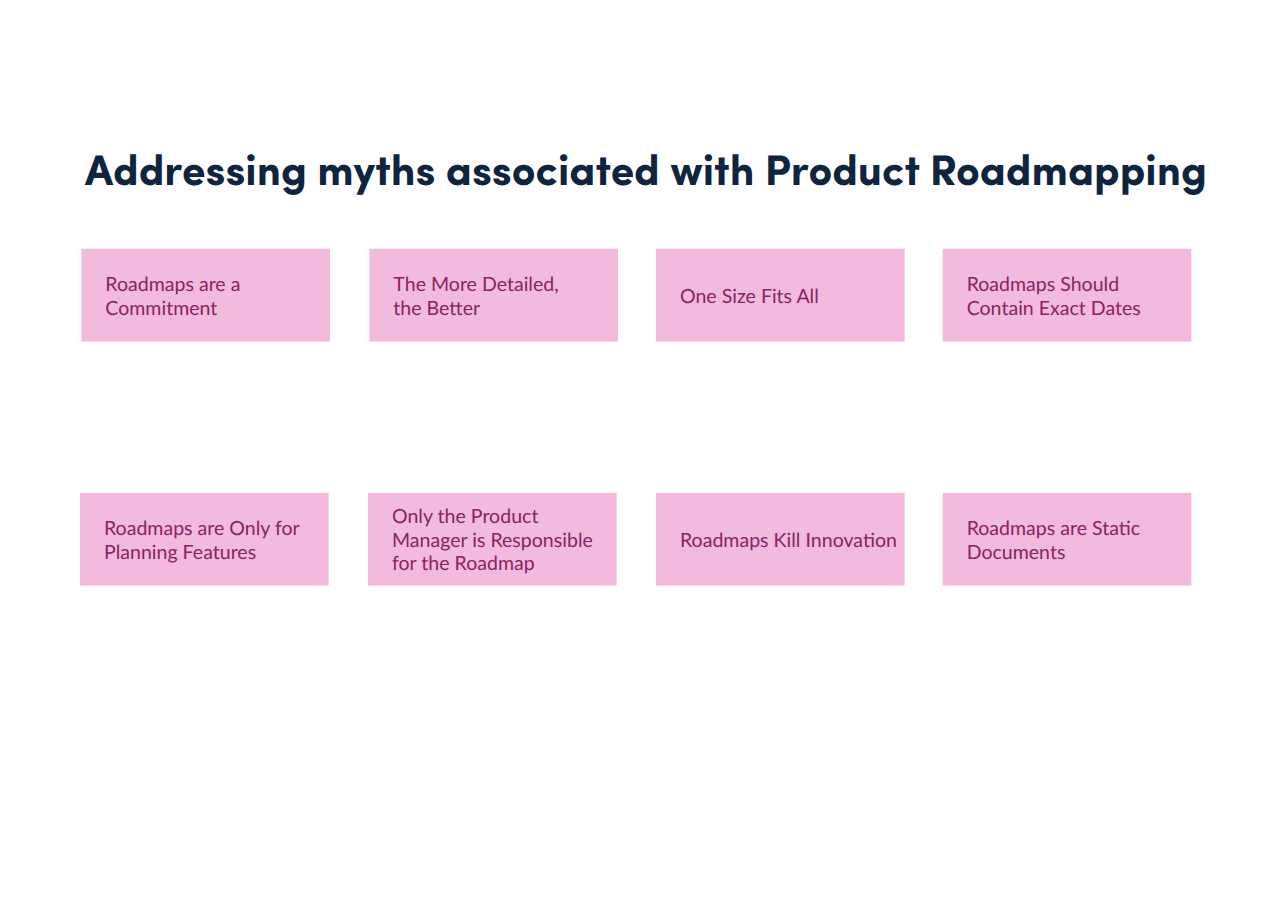
==== index.html @ e952e223 "a" ====
﻿<!doctype html>
<html lang="en-US">
<head>
  <meta charset="utf-8">
  <!-- Created using Storyline 360 - http://www.articulate.com  -->
  <!-- version: 3.76.30446.0 -->
  <title>RoadmappingMyths</title>
  <meta http-equiv="x-ua-compatible" content="IE=edge"/>
  <meta name="viewport" content="width=device-width,initial-scale=1,user-scalable=no,shrink-to-fit=no,minimal-ui"/>
  <meta name="apple-mobile-web-app-capable" content="yes"/>
  <style>
    html, body { height: 100%; padding: 0; margin: 0 }
    #app { height: 100%; width: 100%; }
  </style>

  <script>
    window.DS = {};
    window.globals = {
      DATA_PATH_BASE: '',
      HAS_FRAME: true,
      HAS_SLIDE: true,

      lmsPresent: false,
      tinCanPresent: false,
      cmi5Present: false,
      aoSupport: false,
      scale: 'noscale',
      captureRc: false,
      browserSize: 'optimal',
      bgColor: '#FFFFFF',
      features: 'AccessibleVideo,ConnectionMessages,DropIn1,FullScreenToggle,InsertSvgPicture,LayerPresentAsDialog,MultipleQuizTracking,PlayerSpeedControl,StreamingVideo,UpdatedThemeEditor,UseAudioElement,VideoTranscripts',
      themeName: 'unified',
      preloaderColor: '#8C8C8C',
      suppressAnalytics: false,
      productChannel: 'stable',
      publishSource: 'storyline',
      aid: 'aid|a8fbaf31-cd82-4534-a00a-83a3256e9906',
      cid: 'd04c1199-f99f-443c-a4bd-8f58f1653871',
      playerVersion: '3.76.30446.0',
      publishTimestamp: '2023-07-08T12:06:01.2731987Z',
      maxIosVideoElements: 10,
      connectionSettings: { message: 'You%20are%20offline.%20Trying%20to%20reconnect...', useDarkTheme: true, mode: 'disabled' },

      
      parseParams: function(qs) {
        if (window.globals.parsedParams != null) {
          return window.globals.parsedParams;
        }
        qs = (qs || window.location.search.substr(1)).split('+').join(' ');
        var params = {},
            tokens,
            re = /[?&]?([^=]+)=([^&]*)/g;

        while (tokens = re.exec(qs)) {
          params[decodeURIComponent(tokens[1]).trim()] =
            decodeURIComponent(tokens[2]).trim();
        }
        window.globals.parsedParams = params;
        return params;
      }

    };
  </script>
  <script>
    var isIe11 = ('ActiveXObject' in window || window.MSBlobBuilder != null)
      && window.msCrypto != null && !window.ActiveXObject;
    if (isIe11) {
      window.globals.unsupportedBrowser = true;
      document.write(atob('[base64]'));
    }
  </script>
  
  <script>window.THREE = { };</script>
  
</head>
<body style="background: #FFFFFF" class="cs-HTML theme-unified">
  <!-- 360 -->
  <script>!function(){var e,i=/iPhone/i,o=/iPod/i,n=/iPad/i,t=/\biOS-universal(?:.+)Mac\b/i,r=/\bAndroid(?:.+)Mobile\b/i,a=/Android/i,d=/(?:SD4930UR|\bSilk(?:.+)Mobile\b)/i,p=/Silk/i,l=/Windows Phone/i,u=/\bWindows(?:.+)ARM\b/i,b=/BlackBerry/i,s=/BB10/i,c=/Opera Mini/i,f=/\b(CriOS|Chrome)(?:.+)Mobile/i,h=/Mobile(?:.+)Firefox\b/i,v=function(e){return void 0!==e&&"MacIntel"===e.platform&&"number"==typeof e.maxTouchPoints&&e.maxTouchPoints>1&&"undefined"==typeof MSStream};e=function(e){var m={userAgent:"",platform:"",maxTouchPoints:0};e||"undefined"==typeof navigator?"string"==typeof e?m.userAgent=e:e&&e.userAgent&&(m={userAgent:e.userAgent,platform:e.platform,maxTouchPoints:e.maxTouchPoints||0}):m={userAgent:navigator.userAgent,platform:navigator.platform,maxTouchPoints:navigator.maxTouchPoints||0};var g=m.userAgent,y=g.split("[FBAN");void 0!==y[1]&&(g=y[0]),void 0!==(y=g.split("Twitter"))[1]&&(g=y[0]);var A=function(e){return function(i){return i.test(e)}}(g),w={apple:{phone:A(i)&&!A(l),ipod:A(o),tablet:!A(i)&&(A(n)||v(m))&&!A(l),universal:A(t),device:(A(i)||A(o)||A(n)||A(t)||v(m))&&!A(l)},amazon:{phone:A(d),tablet:!A(d)&&A(p),device:A(d)||A(p)},android:{phone:!A(l)&&A(d)||!A(l)&&A(r),tablet:!A(l)&&!A(d)&&!A(r)&&(A(p)||A(a)),device:!A(l)&&(A(d)||A(p)||A(r)||A(a))||A(/\bokhttp\b/i)},windows:{phone:A(l),tablet:A(u),device:A(l)||A(u)},other:{blackberry:A(b),blackberry10:A(s),opera:A(c),firefox:A(h),chrome:A(f),device:A(b)||A(s)||A(c)||A(h)||A(f)},any:!1,phone:!1,tablet:!1};return w.any=w.apple.device||w.android.device||w.windows.device||w.other.device,w.phone=w.apple.phone||w.android.phone||w.windows.phone,w.tablet=w.apple.tablet||w.android.tablet||w.windows.tablet,w}(),"object"==typeof exports&&"undefined"!=typeof module?module.exports=e:"function"==typeof define&&define.amd?define((function(){return e})):this.isMobile=e}();
    window.isMobile.apple.tablet = window.isMobile.apple.tablet ||
      (navigator.platform === 'MacIntel' && navigator.maxTouchPoints > 1);
    window.isMobile.apple.device = window.isMobile.apple.device || window.isMobile.apple.tablet;
    window.isMobile.tablet = window.isMobile.tablet || window.isMobile.apple.tablet;
    window.isMobile.any = window.isMobile.any || window.isMobile.apple.tablet;
  </script>

  <div id="focus-sink" tabindex="-1"></div>

  <div id="preso"></div>
  <script>
    (function() {

      var classTypes = [ 'desktop', 'mobile', 'phone', 'tablet' ];

      var addDeviceClasses = function(prefix, testObj) {
        var curr, i;
        for (i = 0; i < classTypes.length; i++) {
          curr = classTypes[i];
          if (testObj[curr]) {
            document.body.classList.add(prefix + curr);
          }
        }
      };

      var params = window.globals.parseParams(),
          isDevicePreview = params.devicepreview === '1',
          isPhoneOverride = params.deviceType === 'phone' || (isDevicePreview && params.phone == '1'),
          isTabletOverride = (params.deviceType === 'tablet' || isDevicePreview) && !isPhoneOverride,
          isMobileOverride = isPhoneOverride || isTabletOverride;

      var deviceView = {
        desktop: !window.isMobile.any && !isMobileOverride,
        mobile: window.isMobile.any || isMobileOverride,
        phone: isPhoneOverride || (window.isMobile.phone && !isTabletOverride),
        tablet: isTabletOverride || window.isMobile.tablet
      };

      window.globals.deviceView = deviceView;
      window.isMobile.desktop = !window.isMobile.any;
      window.isMobile.mobile = window.isMobile.any;

      addDeviceClasses('view-', deviceView);

    })();
  </script>
  
  <script src='story_content/user.js' type=text/javascript></script>
  <div class="slide-loader"></div>

  <script>
    var doc = document, loader = doc.body.querySelector('.slide-loader'); [ 1, 2, 3 ].forEach(function(n) { var d = doc.createElement('div'); d.style.backgroundColor = window.globals.preloaderColor; d.classList.add('mobile-loader-dot'); d.classList.add('dot' + n); loader.appendChild(d); });
  </script>

  <div class="mobile-load-title-overlay" style="display: none">
    <div class="mobile-load-title">RoadmappingMyths</div>
  </div>

  <div class="mobile-chrome-warning"></div>

  
<style>
  .warn-connection-dialog {
    display: none;
    background: transparent;
    pointer-events: none;
    position: fixed;
    left: 0;
    top: 0;
    width: 100%;
    height: 100%;
    z-index: 999;
  }

  .warn-connection-content {
    border-radius: 4px;
    background: white;
    border: 1px solid #E7E7E7;
    color: #333333;
    box-shadow: 0 2px 4px rgba(0, 0, 0, 0.25);
    transition: all 150ms ease-out;
    position: absolute;
    white-space: nowrap;
  }

  .view-phone.is-landscape .warn-connection-content {
    left: 23px;
    bottom: 23px;
  }

  .view-tablet.is-landscape .warn-connection-content {
    left: 50%;
    top: 20px;
    transform: translateX(-50%);
  }

  .is-portrait .warn-connection-content {
    transform: translate(-50%, calc(-100% - 15px));
  }

  .warn-connection-content p {
    display: inline-block;
    margin: 0 8px 0 0;
    line-height: 33px;
    font-size: 11px;
  }

  .warn-connection-content svg {
    position: relative;
    vertical-align: middle;
    margin: 0 2px 2px 8px;
  }

  .view-desktop .warn-connection-content {
    left: 1.5em;
    bottom: 1.5em;
  }

  .view-desktop .warn-connection-content p {
    font-size: 1.1em;
  }

  .is-offline .warn-connection-dialog {
    display: block;
  }

  .is-offline .cs-panel * {
    pointer-events: none !important;
  }

  .is-offline .cs-panel {
    pointer-events: all !important;
  }

  .is-offline #nav-controls * {
    pointer-events: none !important;
  }

  .is-offline #nav-controls {
    pointer-events: all !important;
  }
</style>

<div class="warn-connection-dialog">
  <div class="warn-connection-content">
    <svg width="17" height="15" viewBox="0 0 17 15" xmlns="http://www.w3.org/2000/svg">
      <path fill="#8F0000" stroke="white" d="M16.07,12.98 L15.88,12.23 L9.51,1.21 C8.97,0.26,7.6,0.26,7.06,1.21 L0.69,12.23 C0.15,13.16,0.81,14.36,1.91,14.36 H14.65 C15.47,14.36,16.05,13.7,16.07,12.98 Z"/>
      <path fill="white" stroke="white" d="M8.58,5.5 C8.35,5.28,8.5,5.35,8.21,5.32 C8.09,5.35,7.97,5.49,7.96,5.67 C7.97,5.79,7.98,5.92,7.98,6.04 L7.98,6.04 C7.99,6.17,8,6.31,8.01,6.43 L8.01,6.44 C8.03,6.92,8.06,7.41,8.09,7.9 L8.09,7.9 C8.12,8.39,8.14,8.88,8.17,9.37 C8.17,9.39,8.18,9.42,8.2,9.44 C8.23,9.46,8.25,9.47,8.28,9.47 C8.31,9.47,8.34,9.46,8.35,9.44 C8.37,9.43,8.38,9.4,8.39,9.35 L8.39,9.34 C8.39,9.24,8.4,9.15,8.4,9.05 L8.4,9.05 C8.41,8.96,8.41,8.86,8.42,8.75 C8.43,8.44,8.45,8.12,8.47,7.81 L8.47,7.81 C8.49,7.49,8.51,7.18,8.53,6.87 C8.55,6.46,8.56,6.05,8.59,5.64 L8.6,5.62 C8.6,5.57,8.59,5.53,8.58,5.5 L8.21,5.32 Z"/>
      <circle fill="white" stroke="white" cx="8.3" cy="11.35" r="0.3"/>
    </svg>
    <p>You are offline. Trying to reconnect...</p>
  </div>
</div>

<script>
  (function() {
    window.DS.connection = {
      warningShown: false,
      assets: {},
      loadingAssetGroup: false,
      retryDelay: 500
    };

    var connectionSettings = window.globals.connectionSettings || {};

    // The `window.globals.features` variable must be set in `webpack.dev.config` when testing locally - it is not enough
    // to have it in the data - but it must be set there as well.
    var useConnectionMessages = window.AbortController != null &&
      window.location.protocol != 'file:' &&
      window.globals.features.indexOf('ConnectionMessages') != -1 &&
      connectionSettings.mode === 'normal';

    window.DS.connection.useConnectionMessages = useConnectionMessages

    var assetCount = 0;
    var checkLoadedId;


    if (useConnectionMessages && connectionSettings != null) {
      var contentEl = document.querySelector('.warn-connection-content');
      var messageEl = contentEl.querySelector('p')

      if (connectionSettings.useDarkTheme) {
        contentEl.style.borderColor = '#BABBBA';
        contentEl.style.backgroundColor = '#282828';
        contentEl.style.color = '#FFFFFF';
      }

      if (connectionSettings.message != null) {
        messageEl.textContent = window.decodeURIComponent(connectionSettings.message);
      }
    }

    function checkAssetsReady() {
      for (var i in DS.connection.assets) {
        if (!DS.connection.assets[i].success) {
          return false;
        }
      }
      return true;
    }

    function stopAssetGroup() {
      if (!useConnectionMessages) { return; }

      assetCount = 0;

      DS.connection.oldAssetGroup = DS.connection.assets;
      DS.connection.assets = {};
      DS.connection.loadingAssetGroup = false;
      clearInterval(checkLoadedId);
    }

    function startAssetGroup() {
      if (!useConnectionMessages) { return; }
      var ticks = 0;
      clearInterval(checkLoadedId);
      checkLoadedId = setInterval(function() {
        var loaded = 0;
        if (assetCount === 0 && loaded === 0) {
          clearInterval(checkLoadedId);
          return;
        }

        for (var i in DS.connection.assets) {
          if (DS.connection.assets[i].success) {
            loaded++;
          }
        }

        if (assetCount === loaded && checkAssetsReady()) {
          for (var i in DS.connection.assets) {
            if (DS.connection.assets[i].action) {
              DS.connection.assets[i].action();
            }
          }
          hideWarning();
          stopAssetGroup();
        }
      }, 100)
    }

    function requiredAsset(url, action, retry, type) {
      if (!useConnectionMessages) { return; }
      if (DS.connection.assets[url]) { return; }

      DS.connection.assets[url] = {
        success: false, action: action, retry: retry, type: type
      };
      assetCount = Object.keys(DS.connection.assets).length;
      if (!DS.connection.loadingAssetGroup) {
        startAssetGroup();
      }
      DS.connection.loadingAssetGroup = true;
    }

    function assetLoaded(url) {
      if (!useConnectionMessages) { return; }
      if (DS.connection.assets[url]) {
        DS.connection.assets[url].success = true;
      }
    }

    function assetFailed(url) {
      if (!useConnectionMessages) { return; }
      if (!DS.connection.assets[url]) {
        if (/\.js$/.test(url)) {
          setTimeout(function() {
            if (DS.connection.lastSlideLoaded != null) {
              DS.connection.lastSlideLoaded();
            }
          }, DS.connection.retryDelay);
        }
        return;
      }
      if (!DS.connection.warningShown) { showWarning(); }
      if (DS.connection.assets[url].retry) {
        setTimeout(function() {
          if (!DS.connection.assets[url].success) {
            DS.connection.assets[url].retry()
          }
        }, DS.connection.retryDelay);
      }
    }

    function hideWarning() {
      document.body.classList.remove('is-offline');
      DS.connection.warningShown = false;
    }
    DS.connection.hideWarning = hideWarning

    function showWarning(btn) {
      document.body.classList.add('is-offline')
      DS.connection.warningShown = true;
      updateWarningPosition();
    }

    function updateWarningPosition() {
      if (!DS.connection.warningShown) {
        return;
      }

      var isPortrait = document.body.classList.contains('is-portrait');
      var warningEl = document.querySelector('.warn-connection-content');

      if (isPortrait) {
        var slide = document.querySelector('.primary-slide');
        var slideRect = slide.getBoundingClientRect();

        warningEl.style.top = `${slideRect.top}px`
        warningEl.style.left = `${slideRect.left + slideRect.width / 2}px`
      } else {
        warningEl.style.top = null;
        warningEl.style.left = null;
      }

      window.requestAnimationFrame(updateWarningPosition);
    }

    // these will all be noops if the feature flag isn't set in
    // the data and `window.globals.features`
    DS.connection.requiredAsset = requiredAsset;
    DS.connection.assetLoaded = assetLoaded;
    DS.connection.assetFailed = assetFailed;
    DS.connection.stopAssetGroup = stopAssetGroup;
    DS.connection.startAssetGroup = startAssetGroup;
  })();
</script>


  <script>
    
    if (window.autoSpider && window.vInterfaceObject) {
      document.querySelector('.mobile-load-title-overlay').style.display = 'none';
    }
  </script>

  

  <link rel="stylesheet" href="html5/data/css/output.min.css" data-noprefix/>
</body>
<script src="html5/lib/scripts/bootstrapper.min.js"></script>
</html>
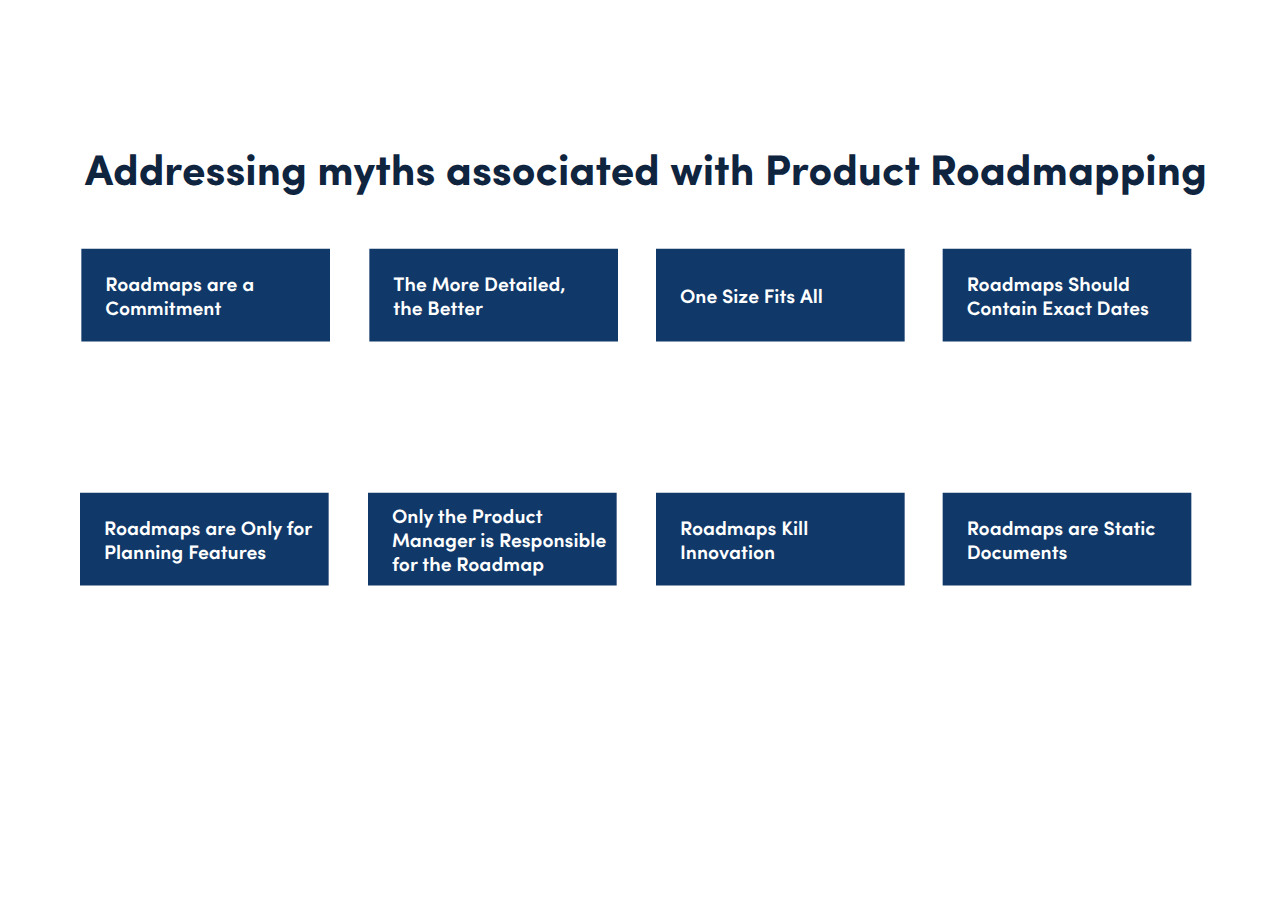
==== commit b70d5c65: "1" ====
--- a/index.html
+++ b/index.html
@@ -35,9 +35,9 @@
       productChannel: 'stable',
       publishSource: 'storyline',
       aid: 'aid|a8fbaf31-cd82-4534-a00a-83a3256e9906',
-      cid: 'd04c1199-f99f-443c-a4bd-8f58f1653871',
+      cid: 'fbf8a1b4-7661-44a9-8c25-c95074b28ff8',
       playerVersion: '3.76.30446.0',
-      publishTimestamp: '2023-07-08T12:06:01.2731987Z',
+      publishTimestamp: '2023-07-18T09:50:16.4011396Z',
       maxIosVideoElements: 10,
       connectionSettings: { message: 'You%20are%20offline.%20Trying%20to%20reconnect...', useDarkTheme: true, mode: 'disabled' },
 
--- a/html5/data/css/output.min.css
+++ b/html5/data/css/output.min.css
@@ -1,30 +1,42 @@
 @font-face {
-  font-family: 'Lato Charset1_ 5orS9HPx16770ED7';
-  src: url('[data-uri]');
+  font-family: 'Sofia Pro Charset1_ 6YKBBE2C45C';
+  src: url('[data-uri]');
   font-style: normal;
   font-weight: normal;
 }
 @font-face {
-  font-family: 'Sofia ProBold CharsBoldF1674F38';
+  font-family: 'Sofia ProBold CharsBoldCF245CBE';
   src: url('[data-uri]');
   font-style: normal;
   font-weight: normal;
 }
 @font-face {
-  font-family: 'LatoBold Charset1_ BoldEE1A8DA7';
+  font-family: 'Lato Charset1_ 5YNYMiNcF9E793D1';
+  src: url('[data-uri]');
+  font-style: normal;
+  font-weight: normal;
+}
+@font-face {
+  font-family: 'LatoBold Charset1_ BoldD93CA954';
   src: url('[data-uri]');
   font-style: normal;
   font-weight: normal;
 }
 @font-face {
-  font-family: 'Lato Charset0_v8MUn45tBE51451DC';
-  src: url('[data-uri]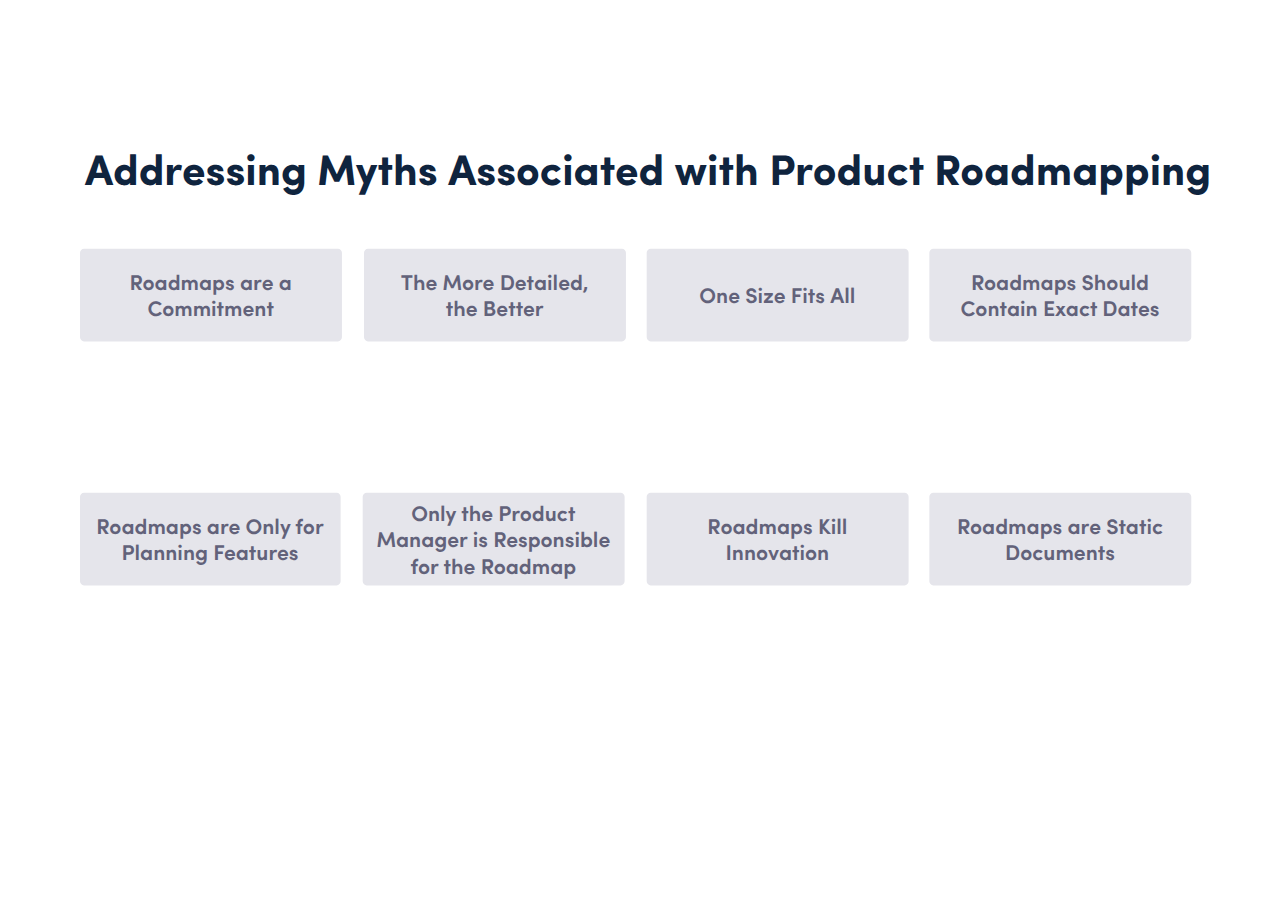
==== commit b4d7cf5c: "1" ====
--- a/index.html
+++ b/index.html
@@ -35,9 +35,9 @@
       productChannel: 'stable',
       publishSource: 'storyline',
       aid: 'aid|a8fbaf31-cd82-4534-a00a-83a3256e9906',
-      cid: 'fbf8a1b4-7661-44a9-8c25-c95074b28ff8',
+      cid: 'ffbd3b64-6c34-4040-b0c8-37218f6d7039',
       playerVersion: '3.76.30446.0',
-      publishTimestamp: '2023-07-18T09:50:16.4011396Z',
+      publishTimestamp: '2023-07-18T13:45:40.2890730Z',
       maxIosVideoElements: 10,
       connectionSettings: { message: 'You%20are%20offline.%20Trying%20to%20reconnect...', useDarkTheme: true, mode: 'disabled' },
 
--- a/html5/data/css/output.min.css
+++ b/html5/data/css/output.min.css
@@ -1,23 +1,23 @@
 @font-face {
-  font-family: 'Sofia Pro Charset1_ 6YKBBE2C45C';
+  font-family: 'Sofia Pro Charset1_ 5me1A6744FB';
   src: url('[data-uri]');
   font-style: normal;
   font-weight: normal;
 }
 @font-face {
-  font-family: 'Sofia ProBold CharsBoldCF245CBE';
-  src: url('[data-uri]');
+  font-family: 'Sofia ProBold CharsBoldF50816BB';
+  src: url('[data-uri]');
   font-style: normal;
   font-weight: normal;
 }
 @font-face {
-  font-family: 'Lato Charset1_ 5YNYMiNcF9E793D1';
+  font-family: 'Lato Charset1_ 6ECdM0SK8035B830';
   src: url('[data-uri]');
   font-style: normal;
   font-weight: normal;
 }
 @font-face {
-  font-family: 'LatoBold Charset1_ BoldD93CA954';
+  font-family: 'LatoBold Charset1_ Bold668477EA';
   src: url('[data-uri]');
   font-style: normal;
   font-weight: normal;
@@ -726,57 +726,57 @@
 .cs-ExternalInterfaceErrorSlide .cs-buttonOK:active {
   background: rgba(46, 93, 0, 1);
 }
-.cs-InvalidPromptSlide .cs-5tU8FCQAo5c-InvalidPromptSlide-btn0 {
+.cs-InvalidPromptSlide .cs-5W0cYi8YvfY-InvalidPromptSlide-btn0 {
   color: rgba(255, 255, 255, 1);
   border-color: rgba(33, 68, 0, 1);
   background: rgba(60, 124, 0, 1);
   text-shadow: 0 1px 0 rgba(0, 0, 0, 0);
 }
-.cs-InvalidPromptSlide .cs-5tU8FCQAo5c-InvalidPromptSlide-btn0 .cs-html {
-  color: rgba(70, 70, 70, 1);
-}
-.cs-InvalidPromptSlide .cs-5tU8FCQAo5c-InvalidPromptSlide-btn0 .cs-slide {
+.cs-InvalidPromptSlide .cs-5W0cYi8YvfY-InvalidPromptSlide-btn0 .cs-html {
+  color: rgba(70, 70, 70, 1);
+}
+.cs-InvalidPromptSlide .cs-5W0cYi8YvfY-InvalidPromptSlide-btn0 .cs-slide {
   border-color: rgba(255, 255, 255, 1);
 }
-.cs-InvalidPromptSlide .cs-5tU8FCQAo5c-InvalidPromptSlide-btn0:hover {
+.cs-InvalidPromptSlide .cs-5W0cYi8YvfY-InvalidPromptSlide-btn0:hover {
   background: rgba(66, 142, 0, 1);
 }
-.cs-InvalidPromptSlide .cs-5tU8FCQAo5c-InvalidPromptSlide-btn0:active {
+.cs-InvalidPromptSlide .cs-5W0cYi8YvfY-InvalidPromptSlide-btn0:active {
   background: rgba(46, 93, 0, 1);
 }
-.cs-PrintPromptSlide .cs-5tU8FCQAo5c-PrintPromptSlide-btn0 {
+.cs-PrintPromptSlide .cs-5W0cYi8YvfY-PrintPromptSlide-btn0 {
   color: rgba(255, 255, 255, 1);
   border-color: rgba(33, 68, 0, 1);
   background: rgba(60, 124, 0, 1);
   text-shadow: 0 1px 0 rgba(0, 0, 0, 0);
 }
-.cs-PrintPromptSlide .cs-5tU8FCQAo5c-PrintPromptSlide-btn0 .cs-html {
-  color: rgba(70, 70, 70, 1);
-}
-.cs-PrintPromptSlide .cs-5tU8FCQAo5c-PrintPromptSlide-btn0 .cs-slide {
+.cs-PrintPromptSlide .cs-5W0cYi8YvfY-PrintPromptSlide-btn0 .cs-html {
+  color: rgba(70, 70, 70, 1);
+}
+.cs-PrintPromptSlide .cs-5W0cYi8YvfY-PrintPromptSlide-btn0 .cs-slide {
   border-color: rgba(255, 255, 255, 1);
 }
-.cs-PrintPromptSlide .cs-5tU8FCQAo5c-PrintPromptSlide-btn0:hover {
+.cs-PrintPromptSlide .cs-5W0cYi8YvfY-PrintPromptSlide-btn0:hover {
   background: rgba(66, 142, 0, 1);
 }
-.cs-PrintPromptSlide .cs-5tU8FCQAo5c-PrintPromptSlide-btn0:active {
+.cs-PrintPromptSlide .cs-5W0cYi8YvfY-PrintPromptSlide-btn0:active {
   background: rgba(46, 93, 0, 1);
 }
-.cs-ScrollPromptSlide .cs-5tU8FCQAo5c-ScrollPromptSlide-btn0 {
+.cs-ScrollPromptSlide .cs-5W0cYi8YvfY-ScrollPromptSlide-btn0 {
   color: rgba(255, 255, 255, 1);
   border-color: rgba(33, 68, 0, 1);
   background: rgba(60, 124, 0, 1);
   text-shadow: 0 1px 0 rgba(0, 0, 0, 0);
 }
-.cs-ScrollPromptSlide .cs-5tU8FCQAo5c-ScrollPromptSlide-btn0 .cs-html {
-  color: rgba(70, 70, 70, 1);
-}
-.cs-ScrollPromptSlide .cs-5tU8FCQAo5c-ScrollPromptSlide-btn0 .cs-slide {
+.cs-ScrollPromptSlide .cs-5W0cYi8YvfY-ScrollPromptSlide-btn0 .cs-html {
+  color: rgba(70, 70, 70, 1);
+}
+.cs-ScrollPromptSlide .cs-5W0cYi8YvfY-ScrollPromptSlide-btn0 .cs-slide {
   border-color: rgba(255, 255, 255, 1);
 }
-.cs-ScrollPromptSlide .cs-5tU8FCQAo5c-ScrollPromptSlide-btn0:hover {
+.cs-ScrollPromptSlide .cs-5W0cYi8YvfY-ScrollPromptSlide-btn0:hover {
   background: rgba(66, 142, 0, 1);
 }
-.cs-ScrollPromptSlide .cs-5tU8FCQAo5c-ScrollPromptSlide-btn0:active {
+.cs-ScrollPromptSlide .cs-5W0cYi8YvfY-ScrollPromptSlide-btn0:active {
   background: rgba(46, 93, 0, 1);
 }
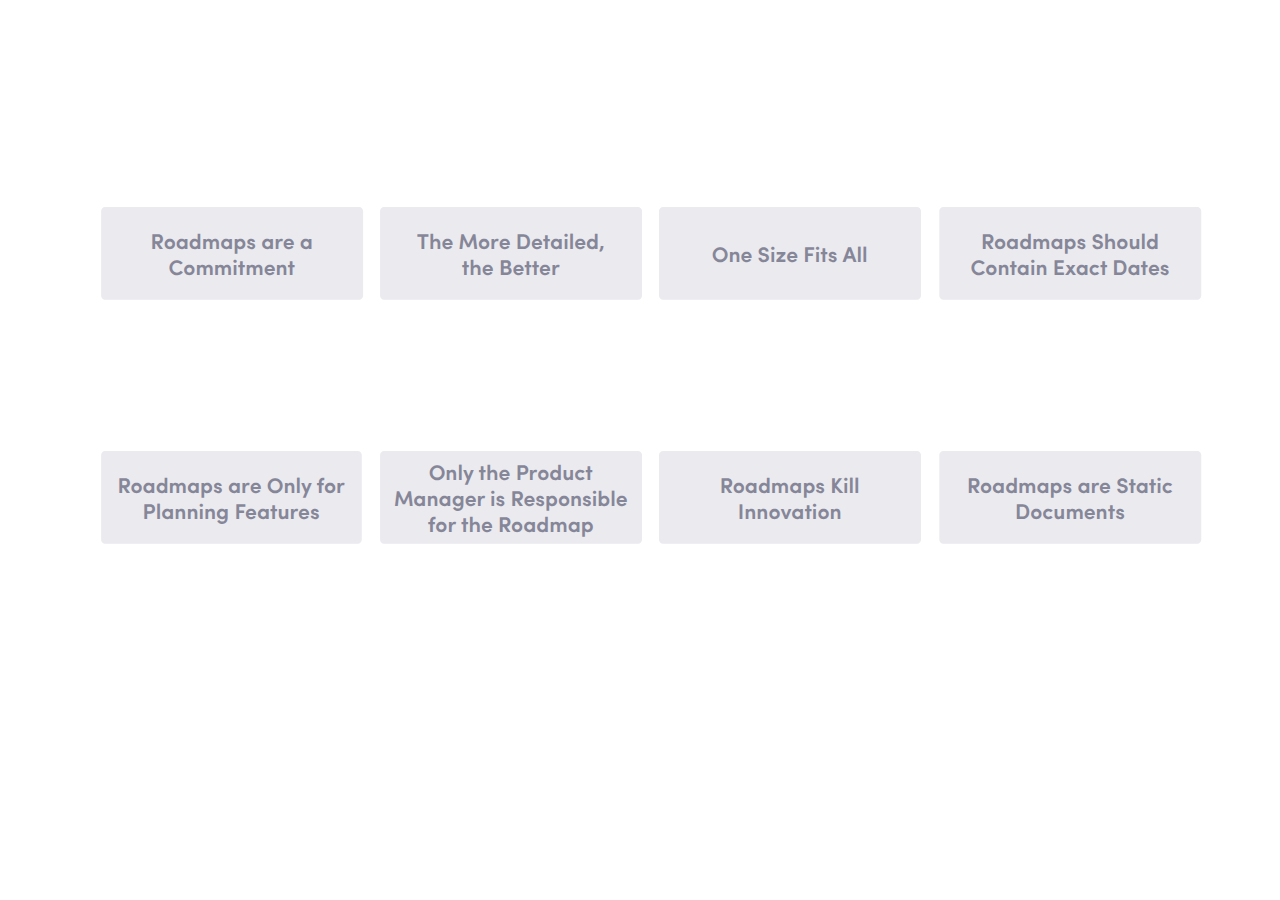
==== commit 3e74880f: "1" ====
--- a/index.html
+++ b/index.html
@@ -35,9 +35,9 @@
       productChannel: 'stable',
       publishSource: 'storyline',
       aid: 'aid|a8fbaf31-cd82-4534-a00a-83a3256e9906',
-      cid: 'ffbd3b64-6c34-4040-b0c8-37218f6d7039',
+      cid: '20103e7c-5862-4817-831f-1a37ff087c18',
       playerVersion: '3.76.30446.0',
-      publishTimestamp: '2023-07-18T13:45:40.2890730Z',
+      publishTimestamp: '2023-07-19T20:23:41.1254544Z',
       maxIosVideoElements: 10,
       connectionSettings: { message: 'You%20are%20offline.%20Trying%20to%20reconnect...', useDarkTheme: true, mode: 'disabled' },
 
--- a/html5/data/css/output.min.css
+++ b/html5/data/css/output.min.css
@@ -1,23 +1,17 @@
 @font-face {
-  font-family: 'Sofia Pro Charset1_ 5me1A6744FB';
+  font-family: 'Sofia Pro Charset1_ 6jI5F208777';
   src: url('[data-uri]');
   font-style: normal;
   font-weight: normal;
 }
 @font-face {
-  font-family: 'Sofia ProBold CharsBoldF50816BB';
-  src: url('[data-uri]');
-  font-style: normal;
-  font-weight: normal;
-}
-@font-face {
-  font-family: 'Lato Charset1_ 6ECdM0SK8035B830';
+  font-family: 'Lato Charset1_ 5y1EoNuVED453A44';
   src: url('[data-uri]');
   font-style: normal;
   font-weight: normal;
 }
 @font-face {
-  font-family: 'LatoBold Charset1_ Bold668477EA';
+  font-family: 'LatoBold Charset1_ Bold2A2E40B0';
   src: url('[data-uri]');
   font-style: normal;
   font-weight: normal;
@@ -29,12 +23,6 @@
   font-weight: normal;
 }
 @font-face {
-  font-family: 'Sofia ProBold CharsBoldBCAB78FE';
-  src: url('[data-uri]');
-  font-style: normal;
-  font-weight: normal;
-}
-@font-face {
   font-family: 'Lato Charset0_v8MUn45tBE51451DC';
   src: url('[data-uri]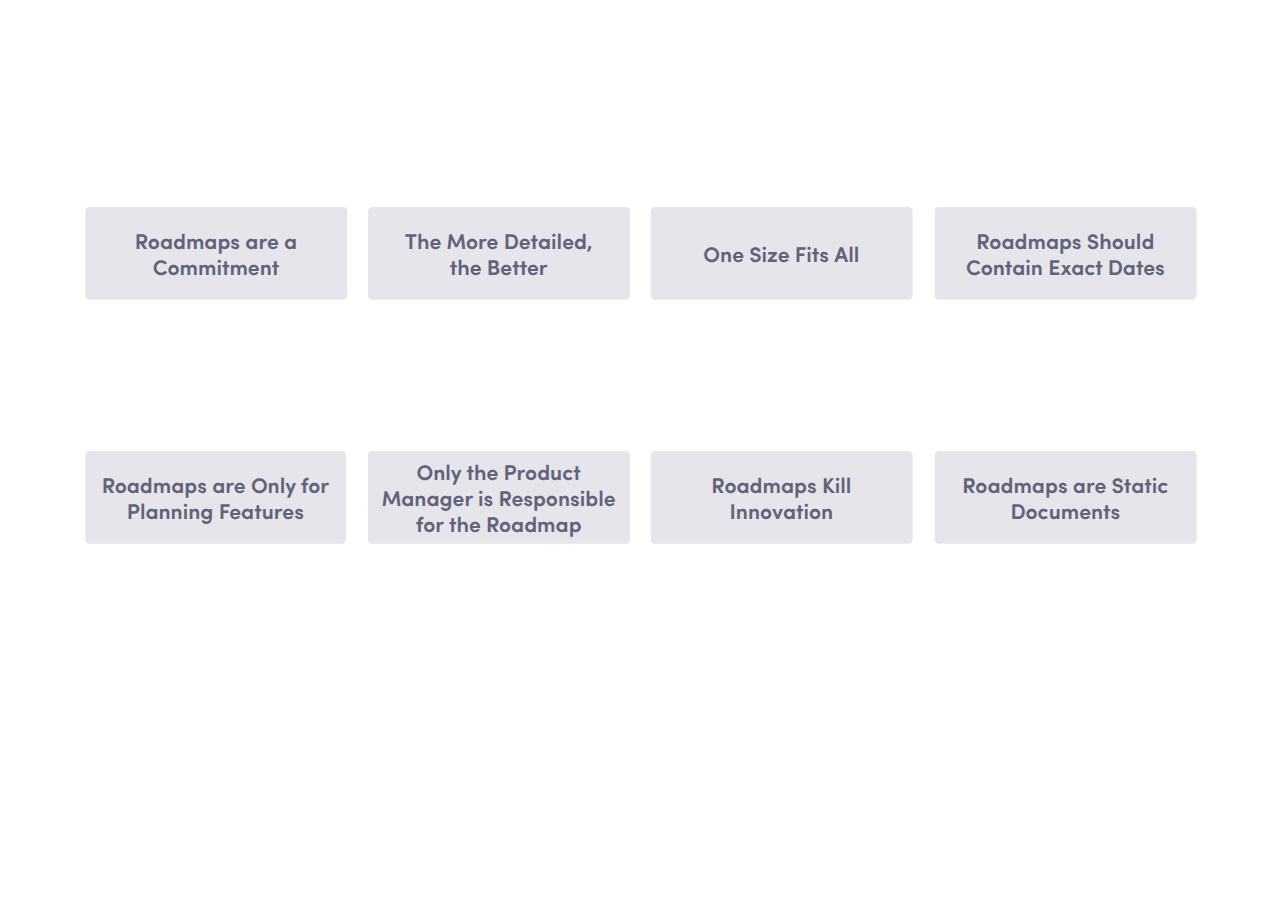
==== commit dd0012e1: "1" ====
--- a/index.html
+++ b/index.html
@@ -37,7 +37,7 @@
       aid: 'aid|a8fbaf31-cd82-4534-a00a-83a3256e9906',
       cid: '20103e7c-5862-4817-831f-1a37ff087c18',
       playerVersion: '3.76.30446.0',
-      publishTimestamp: '2023-07-19T20:23:41.1254544Z',
+      publishTimestamp: '2023-07-26T10:03:46.1426168Z',
       maxIosVideoElements: 10,
       connectionSettings: { message: 'You%20are%20offline.%20Trying%20to%20reconnect...', useDarkTheme: true, mode: 'disabled' },
 
--- a/html5/data/css/output.min.css
+++ b/html5/data/css/output.min.css
@@ -1,17 +1,17 @@
 @font-face {
-  font-family: 'Sofia Pro Charset1_ 6jI5F208777';
+  font-family: 'Sofia Pro Charset1_ 5uw047B8606';
   src: url('[data-uri]');
   font-style: normal;
   font-weight: normal;
 }
 @font-face {
-  font-family: 'Lato Charset1_ 5y1EoNuVED453A44';
+  font-family: 'Lato Charset1_ 6mMyF19a3EF9EA6A';
   src: url('[data-uri]');
   font-style: normal;
   font-weight: normal;
 }
 @font-face {
-  font-family: 'LatoBold Charset1_ Bold2A2E40B0';
+  font-family: 'LatoBold Charset1_ Bold000BD4BA';
   src: url('[data-uri]');
   font-style: normal;
   font-weight: normal;
@@ -679,11 +679,6 @@
   -webkit-font-variant-ligatures: no-common-ligatures;
   font-variant-ligatures: no-common-ligatures;
 }
-.fn-npnxnanbnsnfns00000000001 {
-  font-family: 'Lato22AB4CAF';
-  -webkit-font-variant-ligatures: no-common-ligatures;
-  font-variant-ligatures: no-common-ligatures;
-}
 @font-face {
   font-family: 'Lato22AB4CAF';
   src: url('[data-uri]');
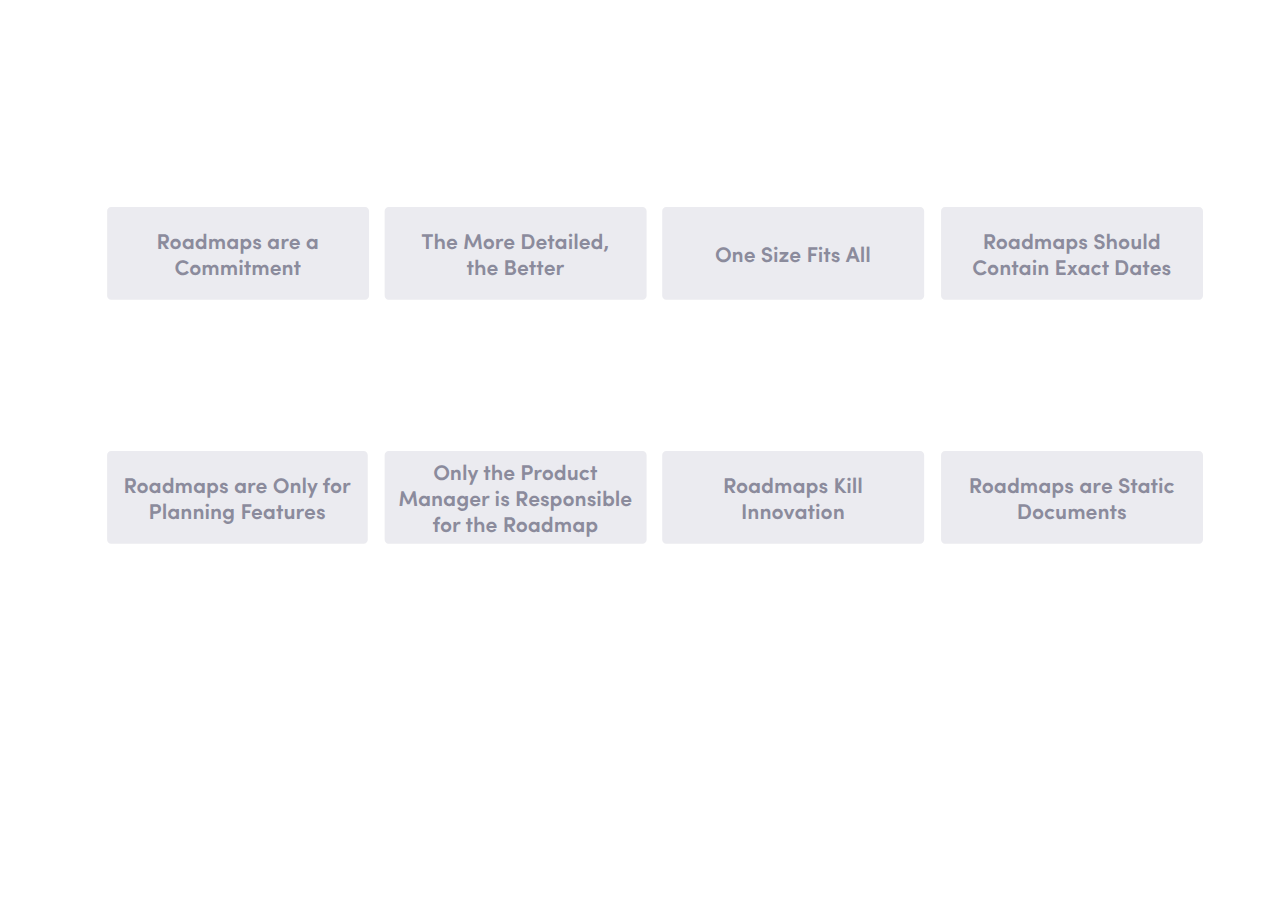
==== commit 4fd6c242: "1" ====
--- a/index.html
+++ b/index.html
@@ -37,7 +37,7 @@
       aid: 'aid|a8fbaf31-cd82-4534-a00a-83a3256e9906',
       cid: '20103e7c-5862-4817-831f-1a37ff087c18',
       playerVersion: '3.76.30446.0',
-      publishTimestamp: '2023-07-26T10:03:46.1426168Z',
+      publishTimestamp: '2023-07-26T10:43:45.8500514Z',
       maxIosVideoElements: 10,
       connectionSettings: { message: 'You%20are%20offline.%20Trying%20to%20reconnect...', useDarkTheme: true, mode: 'disabled' },
 
--- a/html5/data/css/output.min.css
+++ b/html5/data/css/output.min.css
@@ -1,17 +1,17 @@
 @font-face {
-  font-family: 'Sofia Pro Charset1_ 5uw047B8606';
+  font-family: 'Sofia Pro Charset1_ 5em6AA1ABA7';
   src: url('[data-uri]');
   font-style: normal;
   font-weight: normal;
 }
 @font-face {
-  font-family: 'Lato Charset1_ 6mMyF19a3EF9EA6A';
+  font-family: 'Lato Charset1_ 6XeA9IRtB4347CA2';
   src: url('[data-uri]');
   font-style: normal;
   font-weight: normal;
 }
 @font-face {
-  font-family: 'LatoBold Charset1_ Bold000BD4BA';
+  font-family: 'LatoBold Charset1_ Bold7918071F';
   src: url('[data-uri]');
   font-style: normal;
   font-weight: normal;
